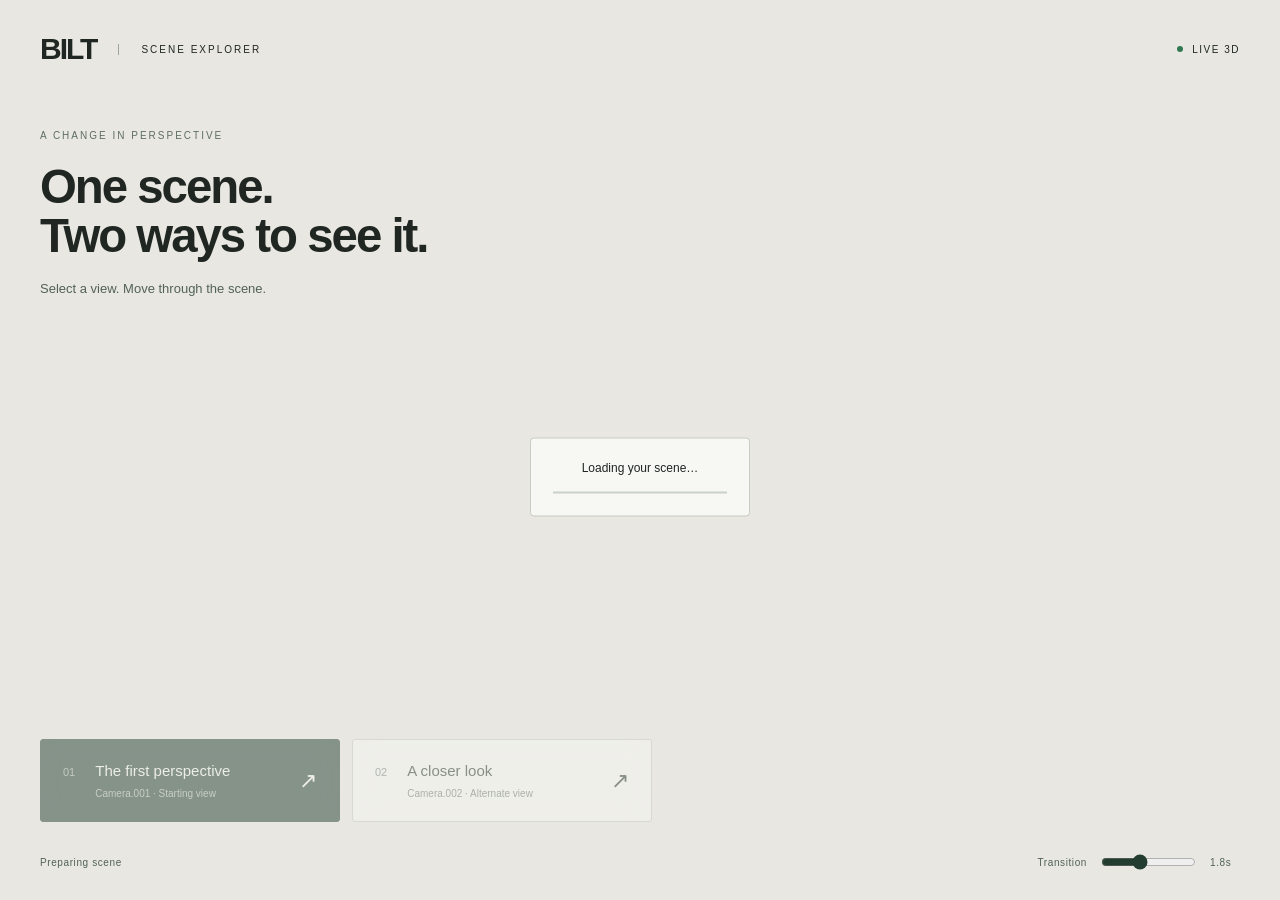
==== docs/index.html @ 10c7079c "Add scene viewer with camera transitions and mouse parallax" ====
<!doctype html>
<html lang="en"><head><meta charset="utf-8"><meta name="viewport" content="width=device-width,initial-scale=1"><meta name="description" content="Explore the BILT Blender scene through cinematic camera transitions."><title>BILT · Scene Explorer</title><link rel="stylesheet" href="style.css"><script type="importmap">{"imports":{"three":"./vendor/three.module.js"}}</script></head>
<body><main><div id="viewport" aria-label="Interactive Blender scene"></div><header><a class="brand" href="./">BILT<span>SCENE EXPLORER</span></a><span class="live"><i></i> LIVE 3D</span></header><section class="intro"><span class="eyebrow">A CHANGE IN PERSPECTIVE</span><h1>One scene.<br>Two ways to see it.</h1><p>Select a view. Move through the scene.</p></section><div id="loading" role="status"><span id="loading-text">Loading your scene…</span><div class="track"><div id="progress"></div></div><button id="retry" hidden>Try again</button></div><nav aria-label="Scene cameras"><button class="card active" data-camera="0" disabled aria-pressed="true"><span class="number">01</span><span class="card-copy"><strong>The first perspective</strong><small>Camera.001 · Starting view</small></span><span class="arrow">↗</span></button><button class="card" data-camera="1" disabled aria-pressed="false"><span class="number">02</span><span class="card-copy"><strong>A closer look</strong><small>Camera.002 · Alternate view</small></span><span class="arrow">↗</span></button></nav><footer><span id="status" role="status" aria-live="polite">Preparing scene</span><label>Transition <input id="duration" type="range" min="0.4" max="4" step="0.1" value="1.8" aria-label="Camera transition duration"><output id="seconds">1.8s</output></label></footer></main><script type="module" src="app.js"></script></body></html>
---- docs/style.css ----
*{box-sizing:border-box}body{margin:0;background:#e8e7e2;color:#202622;font-family:Arial,Helvetica,sans-serif}main{height:100svh;min-height:600px;position:relative;overflow:hidden}#viewport{position:absolute;inset:0}canvas{display:block;width:100%;height:100%}header{position:absolute;top:32px;left:40px;right:40px;display:flex;justify-content:space-between;align-items:center}.brand{font-size:30px;font-weight:900;letter-spacing:-2px;color:inherit;text-decoration:none;display:flex;gap:22px;align-items:center}.brand span{font-size:10px;letter-spacing:2px;font-weight:500;border-left:1px solid #9ca59d;padding-left:22px}.live{font-size:10px;letter-spacing:1.5px;display:flex;gap:9px;align-items:center}.live i{width:6px;height:6px;border-radius:50%;background:#327953}.intro{position:absolute;left:40px;top:125px;pointer-events:none}.eyebrow{font-size:10px;letter-spacing:2px;color:#5e6d63}h1{font-size:clamp(30px,3.7vw,58px);line-height:1.03;letter-spacing:-2px;margin:20px 0}p{font-size:13px;color:#526256;margin:0}nav{position:absolute;bottom:78px;left:40px;display:flex;gap:12px}.card{width:300px;background:#f8f9f5eb;border:1px solid #c6ccc3;padding:22px;display:flex;text-align:left;align-items:center;gap:20px;cursor:pointer;color:#27372b;border-radius:3px;backdrop-filter:blur(12px);transition:background .2s,transform .2s}.card:hover{transform:translateY(-4px)}.card.active{background:#233e30;color:#f1f4ed;border-color:#233e30}.card:disabled{opacity:.5;cursor:wait}.number{font-size:11px;opacity:.6;align-self:flex-start;padding-top:4px}.card-copy{display:flex;flex-direction:column;gap:9px;flex:1}.card strong{font-size:15px;font-weight:500}.card small{font-size:10px;opacity:.65}.arrow{font-size:22px}.card:focus-visible,button:focus-visible{outline:3px solid #b78427;outline-offset:4px}footer{position:absolute;bottom:28px;left:40px;right:40px;display:flex;justify-content:space-between;align-items:center;font-size:10px;color:#516255;letter-spacing:.6px}footer label{display:flex;align-items:center;gap:12px}input{width:95px;accent-color:#233e30}output{min-width:30px}#loading{position:absolute;left:50%;top:53%;transform:translate(-50%,-50%);min-width:220px;padding:22px;background:#f8f9f5ef;border:1px solid #c6ccc3;border-radius:4px;font-size:12px;text-align:center}.track{height:2px;background:#cbd2c9;margin-top:17px}#progress{height:100%;width:0;background:#233e30}#retry{margin-top:16px;padding:8px 20px;border:0;background:#233e30;color:white;cursor:pointer}#loading[hidden]{display:none}@media(max-width:700px){header{top:24px;left:22px;right:22px}.brand{font-size:25px;gap:12px}.brand span{padding-left:12px;font-size:8px}.intro{left:22px;top:95px}h1{font-size:34px}nav{left:22px;right:22px;bottom:86px;gap:8px}.card{width:50%;padding:16px 12px;gap:9px}.card strong{font-size:12px}.card small{font-size:8px}.arrow{font-size:17px}footer{left:22px;right:22px;bottom:22px;gap:12px;align-items:flex-start;flex-direction:column}main{min-height:630px}}
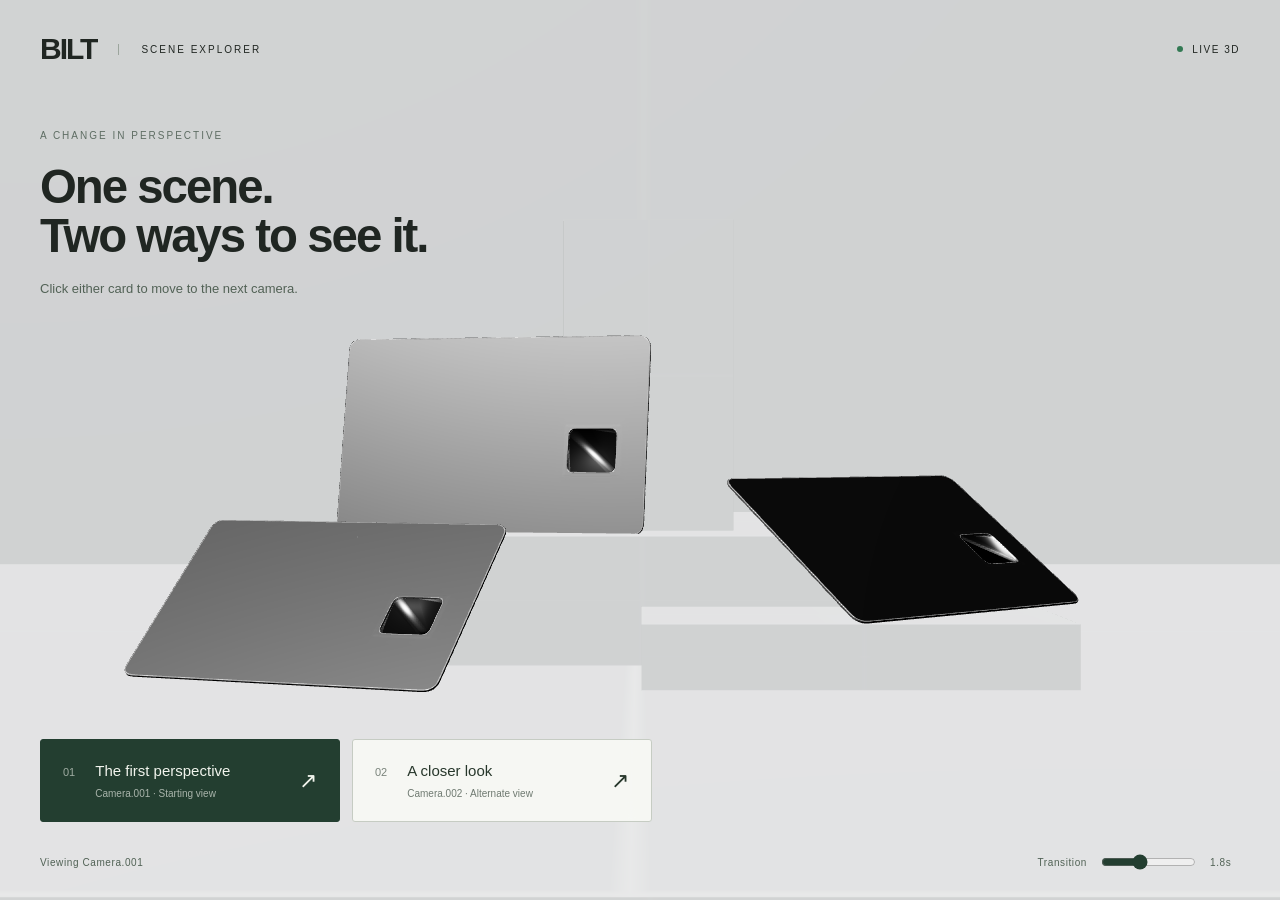
==== commit 0a0fdb4d: "Make every card toggle smoothly between Blender cameras" ====
--- a/docs/index.html
+++ b/docs/index.html
@@ -1,3 +1,3 @@
 <!doctype html>
 <html lang="en"><head><meta charset="utf-8"><meta name="viewport" content="width=device-width,initial-scale=1"><meta name="description" content="Explore the BILT Blender scene through cinematic camera transitions."><title>BILT · Scene Explorer</title><link rel="stylesheet" href="style.css"><script type="importmap">{"imports":{"three":"./vendor/three.module.js"}}</script></head>
-<body><main><div id="viewport" aria-label="Interactive Blender scene"></div><header><a class="brand" href="./">BILT<span>SCENE EXPLORER</span></a><span class="live"><i></i> LIVE 3D</span></header><section class="intro"><span class="eyebrow">A CHANGE IN PERSPECTIVE</span><h1>One scene.<br>Two ways to see it.</h1><p>Select a view. Move through the scene.</p></section><div id="loading" role="status"><span id="loading-text">Loading your scene…</span><div class="track"><div id="progress"></div></div><button id="retry" hidden>Try again</button></div><nav aria-label="Scene cameras"><button class="card active" data-camera="0" disabled aria-pressed="true"><span class="number">01</span><span class="card-copy"><strong>The first perspective</strong><small>Camera.001 · Starting view</small></span><span class="arrow">↗</span></button><button class="card" data-camera="1" disabled aria-pressed="false"><span class="number">02</span><span class="card-copy"><strong>A closer look</strong><small>Camera.002 · Alternate view</small></span><span class="arrow">↗</span></button></nav><footer><span id="status" role="status" aria-live="polite">Preparing scene</span><label>Transition <input id="duration" type="range" min="0.4" max="4" step="0.1" value="1.8" aria-label="Camera transition duration"><output id="seconds">1.8s</output></label></footer></main><script type="module" src="app.js"></script></body></html>
+<body><main><div id="viewport" aria-label="Interactive Blender scene"></div><header><a class="brand" href="./">BILT<span>SCENE EXPLORER</span></a><span class="live"><i></i> LIVE 3D</span></header><section class="intro"><span class="eyebrow">A CHANGE IN PERSPECTIVE</span><h1>One scene.<br>Two ways to see it.</h1><p>Click either card to move to the next camera.</p></section><div id="loading" role="status"><span id="loading-text">Loading your scene…</span><div class="track"><div id="progress"></div></div><button id="retry" hidden>Try again</button></div><nav aria-label="Scene cameras"><button class="card active" data-camera="0" disabled aria-pressed="true"><span class="number">01</span><span class="card-copy"><strong>The first perspective</strong><small>Camera.001 · Starting view</small></span><span class="arrow">↗</span></button><button class="card" data-camera="1" disabled aria-pressed="false"><span class="number">02</span><span class="card-copy"><strong>A closer look</strong><small>Camera.002 · Alternate view</small></span><span class="arrow">↗</span></button></nav><footer><span id="status" role="status" aria-live="polite">Preparing scene</span><label>Transition <input id="duration" type="range" min="0.4" max="4" step="0.1" value="1.8" aria-label="Camera transition duration"><output id="seconds">1.8s</output></label></footer></main><script type="module" src="app.js?v=2"></script></body></html>
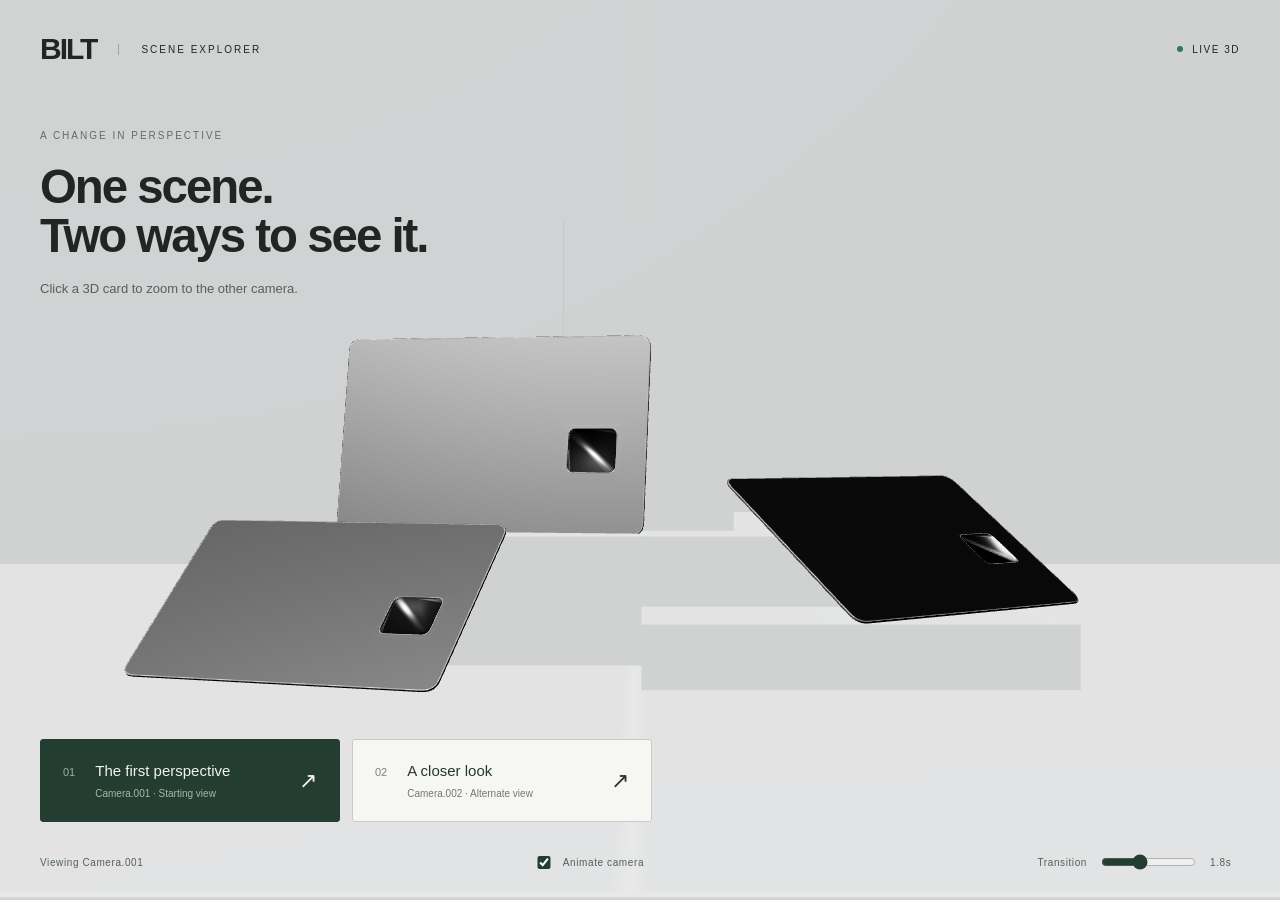
==== commit d82556b9: "Make Blender card objects clickable and play camera zoom transitions" ====
--- a/docs/index.html
+++ b/docs/index.html
@@ -1,3 +1,3 @@
 <!doctype html>
 <html lang="en"><head><meta charset="utf-8"><meta name="viewport" content="width=device-width,initial-scale=1"><meta name="description" content="Explore the BILT Blender scene through cinematic camera transitions."><title>BILT · Scene Explorer</title><link rel="stylesheet" href="style.css"><script type="importmap">{"imports":{"three":"./vendor/three.module.js"}}</script></head>
-<body><main><div id="viewport" aria-label="Interactive Blender scene"></div><header><a class="brand" href="./">BILT<span>SCENE EXPLORER</span></a><span class="live"><i></i> LIVE 3D</span></header><section class="intro"><span class="eyebrow">A CHANGE IN PERSPECTIVE</span><h1>One scene.<br>Two ways to see it.</h1><p>Click either card to move to the next camera.</p></section><div id="loading" role="status"><span id="loading-text">Loading your scene…</span><div class="track"><div id="progress"></div></div><button id="retry" hidden>Try again</button></div><nav aria-label="Scene cameras"><button class="card active" data-camera="0" disabled aria-pressed="true"><span class="number">01</span><span class="card-copy"><strong>The first perspective</strong><small>Camera.001 · Starting view</small></span><span class="arrow">↗</span></button><button class="card" data-camera="1" disabled aria-pressed="false"><span class="number">02</span><span class="card-copy"><strong>A closer look</strong><small>Camera.002 · Alternate view</small></span><span class="arrow">↗</span></button></nav><footer><span id="status" role="status" aria-live="polite">Preparing scene</span><label>Transition <input id="duration" type="range" min="0.4" max="4" step="0.1" value="1.8" aria-label="Camera transition duration"><output id="seconds">1.8s</output></label></footer></main><script type="module" src="app.js?v=2"></script></body></html>
+<body><main><div id="viewport" aria-label="Interactive Blender scene"></div><header><a class="brand" href="./">BILT<span>SCENE EXPLORER</span></a><span class="live"><i></i> LIVE 3D</span></header><section class="intro"><span class="eyebrow">A CHANGE IN PERSPECTIVE</span><h1>One scene.<br>Two ways to see it.</h1><p>Click a 3D card to zoom to the other camera.</p></section><div id="loading" role="status"><span id="loading-text">Loading your scene…</span><div class="track"><div id="progress"></div></div><button id="retry" hidden>Try again</button></div><nav aria-label="Scene cameras"><button class="card active" data-camera="0" disabled aria-pressed="true"><span class="number">01</span><span class="card-copy"><strong>The first perspective</strong><small>Camera.001 · Starting view</small></span><span class="arrow">↗</span></button><button class="card" data-camera="1" disabled aria-pressed="false"><span class="number">02</span><span class="card-copy"><strong>A closer look</strong><small>Camera.002 · Alternate view</small></span><span class="arrow">↗</span></button></nav><footer><span id="status" role="status" aria-live="polite">Preparing scene</span><label><input id="animate-camera" type="checkbox" checked> Animate camera</label><label>Transition <input id="duration" type="range" min="0.4" max="4" step="0.1" value="1.8" aria-label="Camera transition duration"><output id="seconds">1.8s</output></label></footer></main><script type="module" src="app.js?v=3"></script></body></html>
--- a/docs/style.css
+++ b/docs/style.css
@@ -1 +1,2 @@
 *{box-sizing:border-box}body{margin:0;background:#e8e7e2;color:#202622;font-family:Arial,Helvetica,sans-serif}main{height:100svh;min-height:600px;position:relative;overflow:hidden}#viewport{position:absolute;inset:0}canvas{display:block;width:100%;height:100%}header{position:absolute;top:32px;left:40px;right:40px;display:flex;justify-content:space-between;align-items:center}.brand{font-size:30px;font-weight:900;letter-spacing:-2px;color:inherit;text-decoration:none;display:flex;gap:22px;align-items:center}.brand span{font-size:10px;letter-spacing:2px;font-weight:500;border-left:1px solid #9ca59d;padding-left:22px}.live{font-size:10px;letter-spacing:1.5px;display:flex;gap:9px;align-items:center}.live i{width:6px;height:6px;border-radius:50%;background:#327953}.intro{position:absolute;left:40px;top:125px;pointer-events:none}.eyebrow{font-size:10px;letter-spacing:2px;color:#5e6d63}h1{font-size:clamp(30px,3.7vw,58px);line-height:1.03;letter-spacing:-2px;margin:20px 0}p{font-size:13px;color:#526256;margin:0}nav{position:absolute;bottom:78px;left:40px;display:flex;gap:12px}.card{width:300px;background:#f8f9f5eb;border:1px solid #c6ccc3;padding:22px;display:flex;text-align:left;align-items:center;gap:20px;cursor:pointer;color:#27372b;border-radius:3px;backdrop-filter:blur(12px);transition:background .2s,transform .2s}.card:hover{transform:translateY(-4px)}.card.active{background:#233e30;color:#f1f4ed;border-color:#233e30}.card:disabled{opacity:.5;cursor:wait}.number{font-size:11px;opacity:.6;align-self:flex-start;padding-top:4px}.card-copy{display:flex;flex-direction:column;gap:9px;flex:1}.card strong{font-size:15px;font-weight:500}.card small{font-size:10px;opacity:.65}.arrow{font-size:22px}.card:focus-visible,button:focus-visible{outline:3px solid #b78427;outline-offset:4px}footer{position:absolute;bottom:28px;left:40px;right:40px;display:flex;justify-content:space-between;align-items:center;font-size:10px;color:#516255;letter-spacing:.6px}footer label{display:flex;align-items:center;gap:12px}input{width:95px;accent-color:#233e30}output{min-width:30px}#loading{position:absolute;left:50%;top:53%;transform:translate(-50%,-50%);min-width:220px;padding:22px;background:#f8f9f5ef;border:1px solid #c6ccc3;border-radius:4px;font-size:12px;text-align:center}.track{height:2px;background:#cbd2c9;margin-top:17px}#progress{height:100%;width:0;background:#233e30}#retry{margin-top:16px;padding:8px 20px;border:0;background:#233e30;color:white;cursor:pointer}#loading[hidden]{display:none}@media(max-width:700px){header{top:24px;left:22px;right:22px}.brand{font-size:25px;gap:12px}.brand span{padding-left:12px;font-size:8px}.intro{left:22px;top:95px}h1{font-size:34px}nav{left:22px;right:22px;bottom:86px;gap:8px}.card{width:50%;padding:16px 12px;gap:9px}.card strong{font-size:12px}.card small{font-size:8px}.arrow{font-size:17px}footer{left:22px;right:22px;bottom:22px;gap:12px;align-items:flex-start;flex-direction:column}main{min-height:630px}}
+footer input[type=checkbox]{width:14px;margin:0}footer label{white-space:nowrap}
